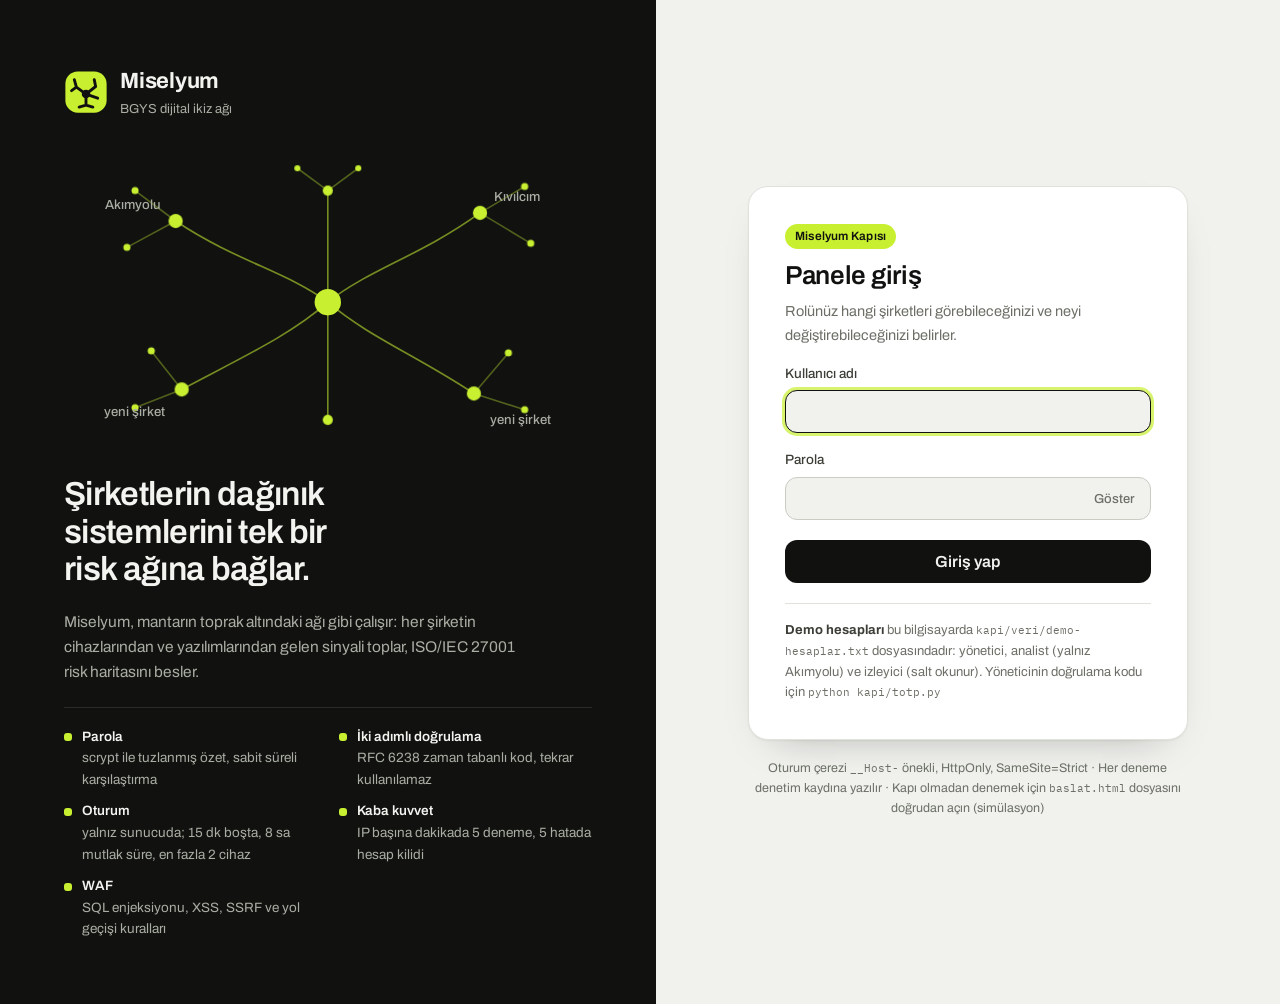
==== giris.html @ 1ca703bc "Miselyum: BGYS dijital ikiz ağı, Seviye 3 ikiz ve Miselyum Kapısı - Panel: Akımyolu ve Kıvılcım şirk" ====
<!doctype html>
<html lang="tr">
<head>
<meta charset="utf-8">
<meta name="viewport" content="width=device-width, initial-scale=1, viewport-fit=cover">
<title>Giriş · Miselyum</title>
<link rel="icon" href="data:image/svg+xml,%3Csvg xmlns='http://www.w3.org/2000/svg' viewBox='0 0 32 32'%3E%3Crect x='1' y='1' width='30' height='30' rx='9' fill='%23c8f031'/%3E%3Cpath d='M16 17.5V25.5M16 17.5 9 12.5M16 17.5l7-5.5M16 17.5l8.5 3M9 12.5 7.5 7M9 12.5l-3.5 2.5M23 12l-1-5M16 25.5l-5 1.5M16 25.5l5 1.5' fill='none' stroke='%23111210' stroke-width='2.1' stroke-linecap='round'/%3E%3Ccircle cx='16' cy='17.5' r='3.1' fill='%23111210'/%3E%3C/svg%3E">
<meta name="description" content="Miselyum Kapısı: Miselyum paneline güvenli giriş">
<link rel="preconnect" href="https://fonts.googleapis.com">
<link rel="preconnect" href="https://fonts.gstatic.com" crossorigin>
<link rel="stylesheet" href="https://fonts.googleapis.com/css2?family=Archivo:wght@400;500;600;700&family=IBM+Plex+Mono:wght@400;500&display=swap">
<link rel="stylesheet" href="css/giris.css">
</head>
<body>
<main class="g">
  <section class="g-sol" aria-label="Miselyum">
    <div class="g-marka">
      <svg class="g-isaret" viewBox="0 0 32 32" aria-hidden="true"><rect x="1" y="1" width="30" height="30" rx="9" fill="#c8f031"/><path d="M16 17.5V25.5M16 17.5 9 12.5M16 17.5l7-5.5M16 17.5l8.5 3M9 12.5 7.5 7M9 12.5l-3.5 2.5M23 12l-1-5M16 25.5l-5 1.5M16 25.5l5 1.5" fill="none" stroke="#111210" stroke-width="2.1" stroke-linecap="round" stroke-linejoin="round"/><circle cx="16" cy="17.5" r="3.1" fill="#111210"/></svg>
      <div><b>Miselyum</b><span>BGYS dijital ikiz ağı</span></div>
    </div>

    <svg class="g-ag" viewBox="0 0 520 300" aria-hidden="true">
      <g class="g-hif">
        <path d="M260 150C220 120 170 110 110 70M260 150C300 118 352 104 410 62M260 150C224 182 176 204 116 236M260 150C300 184 350 204 404 240M260 150V40M260 150V266"/>
        <path d="M110 70 70 40M110 70 62 96M410 62l44-26M410 62l50 30M116 236l-46 18M116 236l-30-38M404 240l50 16M404 240l34-40M260 40l-30-22M260 40l30-22"/>
      </g>
      <g class="g-dugum">
        <circle cx="260" cy="150" r="13" class="g-cekirdek"/>
        <circle cx="110" cy="70" r="7"/><circle cx="410" cy="62" r="7"/><circle cx="116" cy="236" r="7"/><circle cx="404" cy="240" r="7"/>
        <circle cx="260" cy="40" r="5"/><circle cx="260" cy="266" r="5"/>
        <circle cx="70" cy="40" r="3.5"/><circle cx="62" cy="96" r="3.5"/><circle cx="454" cy="36" r="3.5"/><circle cx="460" cy="92" r="3.5"/>
        <circle cx="70" cy="254" r="3.5"/><circle cx="86" cy="198" r="3.5"/><circle cx="454" cy="256" r="3.5"/><circle cx="438" cy="200" r="3.5"/>
        <circle cx="230" cy="18" r="3"/><circle cx="290" cy="18" r="3"/>
      </g>
      <g class="g-etiket">
        <text x="96" y="58" text-anchor="end">Akımyolu</text>
        <text x="424" y="50">Kıvılcım</text>
        <text x="100" y="262" text-anchor="end">yeni şirket</text>
        <text x="420" y="270">yeni şirket</text>
      </g>
    </svg>

    <h1>Şirketlerin dağınık sistemlerini tek bir risk ağına bağlar.</h1>
    <p class="g-oz">Miselyum, mantarın toprak altındaki ağı gibi çalışır: her şirketin cihazlarından ve yazılımlarından gelen sinyali toplar, ISO/IEC 27001 risk haritasını besler.</p>

    <ul class="g-koruma" aria-label="Bu girişin korumaları">
      <li><b>Parola</b> scrypt ile tuzlanmış özet, sabit süreli karşılaştırma</li>
      <li><b>İki adımlı doğrulama</b> RFC 6238 zaman tabanlı kod, tekrar kullanılamaz</li>
      <li><b>Oturum</b> yalnız sunucuda; 15 dk boşta, 8 sa mutlak süre, en fazla 2 cihaz</li>
      <li><b>Kaba kuvvet</b> IP başına dakikada 5 deneme, 5 hatada hesap kilidi</li>
      <li><b>WAF</b> SQL enjeksiyonu, XSS, SSRF ve yol geçişi kuralları</li>
    </ul>
  </section>

  <section class="g-sag">
    <div class="g-kart">
      <form id="adim-parola" class="g-form" autocomplete="on" novalidate>
        <div class="g-ust">
          <span class="g-rozet">Miselyum Kapısı</span>
          <h2>Panele giriş</h2>
          <p>Rolünüz hangi şirketleri görebileceğinizi ve neyi değiştirebileceğinizi belirler.</p>
        </div>
        <label class="g-alan">
          <span>Kullanıcı adı</span>
          <input id="kullanici" name="username" autocomplete="username" spellcheck="false" autocapitalize="none" maxlength="40" required>
        </label>
        <label class="g-alan">
          <span>Parola</span>
          <span class="g-parola">
            <input id="parola" name="password" type="password" autocomplete="current-password" maxlength="200" required>
            <button type="button" id="goster" class="g-goster" aria-pressed="false" aria-label="Parolayı göster">Göster</button>
          </span>
        </label>
        <p id="ileti" class="g-ileti" role="alert" hidden></p>
        <button type="submit" class="g-dugme" id="gonder">Giriş yap</button>
      </form>

      <form id="adim-kod" class="g-form" autocomplete="off" novalidate hidden>
        <div class="g-ust">
          <span class="g-rozet">İkinci adım</span>
          <h2>Doğrulama kodu</h2>
          <p>Kimlik doğrulayıcı uygulamanızdaki 6 haneli kodu girin. Kod 30 saniyede bir değişir.</p>
        </div>
        <label class="g-alan">
          <span>Kod</span>
          <input id="kod" name="otp" inputmode="numeric" autocomplete="one-time-code" pattern="[0-9]{6}" maxlength="6" class="g-kod" required>
        </label>
        <p id="ileti-kod" class="g-ileti" role="alert" hidden></p>
        <button type="submit" class="g-dugme" id="dogrula">Doğrula ve gir</button>
        <button type="button" class="g-geri" id="geri">Başka hesapla gir</button>
      </form>

      <div class="g-not">
        <p><b>Demo hesapları</b> bu bilgisayarda <code>kapi/veri/demo-hesaplar.txt</code> dosyasındadır: yönetici, analist (yalnız Akımyolu) ve izleyici (salt okunur). Yöneticinin doğrulama kodu için <code>python kapi/totp.py</code></p>
      </div>
    </div>
    <p class="g-alt">Oturum çerezi <code>__Host-</code> önekli, HttpOnly, SameSite=Strict · Her deneme denetim kaydına yazılır · Kapı olmadan denemek için <code>baslat.html</code> dosyasını doğrudan açın (simülasyon)</p>
  </section>
</main>
<script src="js/giris.js"></script>
</body>
</html>
---- css/giris.css ----
@charset "UTF-8";
/* Miselyum Kapısı · giriş sayfası. Panelle aynı belirteçler; giriş yapmadan açılabildiği için app.css'ten bağımsızdır. */
:root {
  color-scheme: light;
  --bg: #f1f2ee; --surface: #ffffff; --ink: #111210; --ink-2: #3c3f38; --muted: #6b6f66;
  --line: #e0e2dc; --line-strong: #c9ccc3; --volt: #c8f031; --dark: #111210; --on-dark: #f3f4ef; --on-dark-2: #a9ada3;
  --crit: #e0312b; --crit-soft: #fde1df; --ok: #1c9a52; --ok-soft: #dcf2e4; --focus: #2b59ff;
  --font: "Archivo", "Segoe UI", system-ui, sans-serif; --mono: "IBM Plex Mono", Consolas, monospace;
}
@media (prefers-color-scheme: dark) {
  :root:not([data-theme="light"]) {
    color-scheme: dark;
    --bg: #0e0f0d; --surface: #1b1c19; --ink: #f3f4ef; --ink-2: #c9ccc2; --muted: #8d9187; --line: #2a2c27; --line-strong: #3b3e37;
    --dark: #000; --crit: #ff5a4f; --crit-soft: #3d1a17; --ok: #3ccf7c; --ok-soft: #16301f; --focus: #7090ff;
  }
}
:root[data-theme="dark"] {
  color-scheme: dark;
  --bg: #0e0f0d; --surface: #1b1c19; --ink: #f3f4ef; --ink-2: #c9ccc2; --muted: #8d9187; --line: #2a2c27; --line-strong: #3b3e37;
  --dark: #000; --crit: #ff5a4f; --crit-soft: #3d1a17; --ok: #3ccf7c; --ok-soft: #16301f; --focus: #7090ff;
}

* { box-sizing: border-box; }
html, body { margin: 0; background: var(--bg); color: var(--ink); font: 400 15.5px/1.6 var(--font); -webkit-font-smoothing: antialiased; }
:focus-visible { outline: 2px solid var(--focus); outline-offset: 2px; }
code { font-family: var(--mono); font-size: .88em; }
[hidden] { display: none !important; }

.g { min-height: 100vh; display: grid; grid-template-columns: minmax(0, 1.05fr) minmax(0, 1fr); }

/* Sol: marka ve ağ */
.g-sol { background: var(--dark); color: var(--on-dark); padding: clamp(28px, 5vw, 72px); display: flex; flex-direction: column; gap: 22px; position: relative; overflow: hidden; }
.g-marka { display: flex; align-items: center; gap: 12px; }
.g-isaret { width: 44px; height: 44px; }
.g-marka b { display: block; font-size: 22px; font-weight: 700; letter-spacing: -.01em; }
.g-marka span { display: block; font-size: 13px; color: var(--on-dark-2); }
.g-ag { width: 100%; max-width: 560px; height: auto; margin: 8px 0 0; }
.g-hif path { fill: none; stroke: var(--volt); stroke-width: 1.6; stroke-linecap: round; opacity: .55; stroke-dasharray: 600; stroke-dashoffset: 600; animation: g-buyu 2.4s cubic-bezier(.2, .7, .2, 1) forwards; }
.g-hif path + path { animation-delay: .7s; opacity: .35; }
.g-dugum circle { fill: var(--volt); opacity: 0; animation: g-belir .6s ease forwards; animation-delay: 1.1s; }
.g-dugum .g-cekirdek { opacity: 1; animation: g-nabiz 2.8s ease-in-out infinite; transform-origin: 260px 150px; }
.g-etiket text { fill: var(--on-dark-2); font: 500 13px var(--font); opacity: 0; animation: g-belir .6s ease forwards; animation-delay: 1.6s; }
@keyframes g-buyu { to { stroke-dashoffset: 0; } }
@keyframes g-belir { to { opacity: 1; } }
@keyframes g-nabiz { 0%, 100% { transform: scale(1); } 50% { transform: scale(1.12); } }
@media (prefers-reduced-motion: reduce) {
  .g-hif path, .g-dugum circle, .g-etiket text { animation: none; opacity: 1; stroke-dashoffset: 0; }
  .g-dugum .g-cekirdek { animation: none; }
}
.g-sol h1 { margin: 0; font-size: clamp(26px, 2.6vw, 40px); line-height: 1.12; font-weight: 600; letter-spacing: -.02em; max-width: 18ch; text-wrap: balance; }
.g-oz { margin: 0; color: var(--on-dark-2); max-width: 52ch; }
.g-koruma { list-style: none; margin: auto 0 0; padding: 18px 0 0; border-top: 1px solid #2a2c27; display: grid; grid-template-columns: repeat(auto-fit, minmax(230px, 1fr)); gap: 10px 22px; font-size: 13.5px; color: var(--on-dark-2); }
.g-koruma li { padding-left: 18px; position: relative; }
.g-koruma li::before { content: ""; position: absolute; left: 0; top: .55em; width: 8px; height: 8px; border-radius: 3px; background: var(--volt); }
.g-koruma b { display: block; color: var(--on-dark); font-weight: 600; }

/* Sağ: form */
.g-sag { display: flex; flex-direction: column; align-items: center; justify-content: center; padding: clamp(24px, 4vw, 64px) 16px; gap: 18px; }
.g-kart { width: 100%; max-width: 440px; background: var(--surface); border: 1px solid var(--line); border-radius: 20px; padding: clamp(22px, 3vw, 36px); box-shadow: 0 1px 2px rgba(17, 18, 16, .05), 0 18px 40px -26px rgba(17, 18, 16, .35); }
.g-form { display: flex; flex-direction: column; gap: 16px; }
.g-ust h2 { margin: 6px 0 4px; font-size: 26px; font-weight: 600; letter-spacing: -.01em; }
.g-ust p { margin: 0; color: var(--muted); font-size: 14.5px; }
.g-rozet { display: inline-block; font-size: 12px; font-weight: 600; letter-spacing: .02em; padding: 3px 10px; border-radius: 999px; background: var(--volt); color: #111210; }
.g-alan { display: flex; flex-direction: column; gap: 6px; font-size: 13.5px; font-weight: 500; color: var(--ink-2); }
.g-alan input { width: 100%; padding: 12px 14px; border-radius: 12px; border: 1px solid var(--line-strong); background: var(--bg); font: 500 16px var(--font); color: var(--ink); }
.g-alan input:focus { outline: none; border-color: var(--ink); box-shadow: 0 0 0 3px color-mix(in srgb, var(--volt) 70%, transparent); }
.g-parola { position: relative; display: block; }
.g-parola input { padding-right: 84px; }
.g-goster { position: absolute; right: 6px; top: 50%; transform: translateY(-50%); border: 0; background: transparent; color: var(--muted); font: 500 13px var(--font); padding: 8px 10px; border-radius: 8px; cursor: pointer; }
.g-goster:hover { color: var(--ink); background: var(--line); }
.g-kod { font-family: var(--mono) !important; font-size: 26px !important; letter-spacing: .4em; text-align: center; }
.g-dugme { margin-top: 4px; padding: 13px 18px; border-radius: 12px; border: 0; background: var(--ink); color: var(--bg); font: 600 16px var(--font); cursor: pointer; transition: transform .15s ease, opacity .15s ease; }
.g-dugme:hover { transform: translateY(-1px); }
.g-dugme:disabled { opacity: .6; cursor: progress; transform: none; }
.g-geri { border: 0; background: transparent; color: var(--muted); font: 500 14px var(--font); cursor: pointer; padding: 6px; }
.g-geri:hover { color: var(--ink); }
.g-ileti { margin: 0; padding: 10px 12px; border-radius: 10px; font-size: 14px; background: var(--crit-soft); color: var(--crit); border: 1px solid color-mix(in srgb, var(--crit) 30%, transparent); }
.g-ileti.is-bilgi { background: var(--ok-soft); color: var(--ok); border-color: color-mix(in srgb, var(--ok) 30%, transparent); }
.g-not { margin-top: 20px; padding-top: 16px; border-top: 1px solid var(--line); font-size: 13px; color: var(--muted); }
.g-not p { margin: 0; }
.g-not b { color: var(--ink-2); }
.g-alt { margin: 0; max-width: 440px; text-align: center; font-size: 12.5px; color: var(--muted); }
.g-alt a { color: var(--ink-2); }

@media (max-width: 900px) {
  .g { grid-template-columns: 1fr; }
  .g-sol { padding: 28px 16px; }
  .g-ag { max-width: 420px; }
  .g-koruma { margin-top: 8px; }
  .g-sag { padding: 28px 16px 40px; }
}
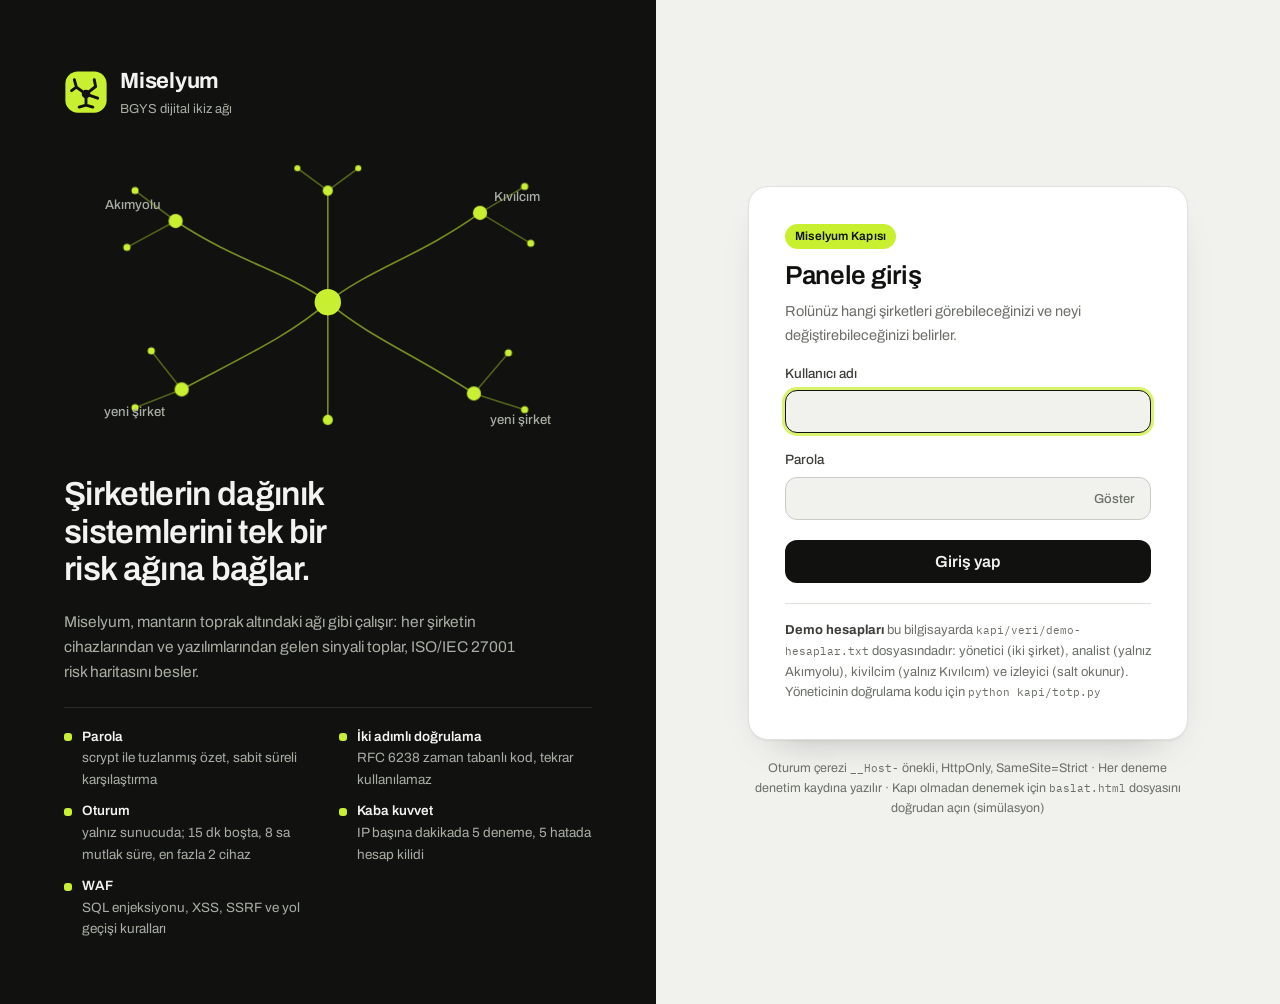
==== commit 746f1109: "Şirketler arası ayrım: paket, cihaz verisi ve arayüz şirkete göre - Sunucu: Akımyolu veri paketi (js" ====
--- a/giris.html
+++ b/giris.html
@@ -91,7 +91,7 @@
       </form>
 
       <div class="g-not">
-        <p><b>Demo hesapları</b> bu bilgisayarda <code>kapi/veri/demo-hesaplar.txt</code> dosyasındadır: yönetici, analist (yalnız Akımyolu) ve izleyici (salt okunur). Yöneticinin doğrulama kodu için <code>python kapi/totp.py</code></p>
+        <p><b>Demo hesapları</b> bu bilgisayarda <code>kapi/veri/demo-hesaplar.txt</code> dosyasındadır: yönetici (iki şirket), analist (yalnız Akımyolu), kivilcim (yalnız Kıvılcım) ve izleyici (salt okunur). Yöneticinin doğrulama kodu için <code>python kapi/totp.py</code></p>
       </div>
     </div>
     <p class="g-alt">Oturum çerezi <code>__Host-</code> önekli, HttpOnly, SameSite=Strict · Her deneme denetim kaydına yazılır · Kapı olmadan denemek için <code>baslat.html</code> dosyasını doğrudan açın (simülasyon)</p>
